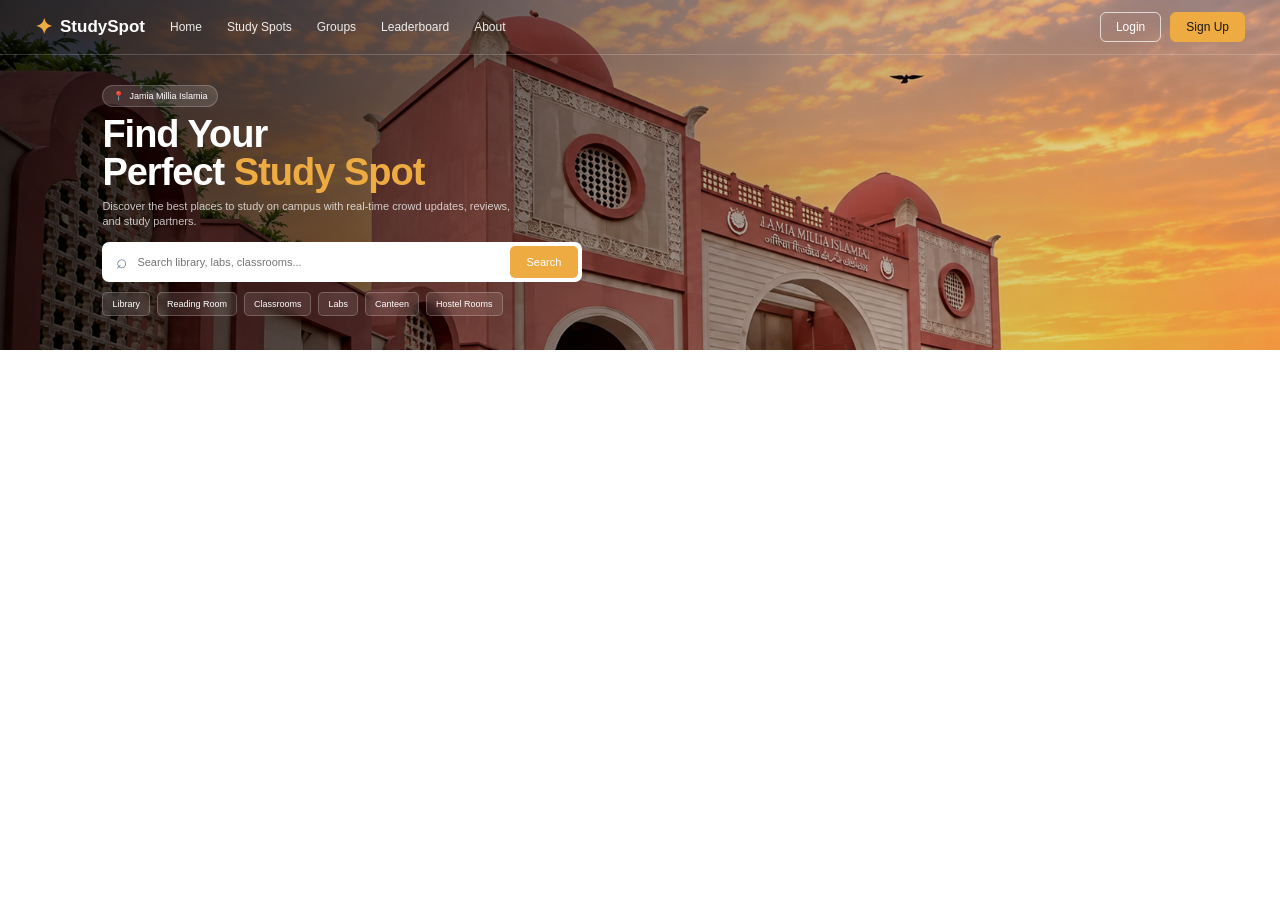
==== index.html @ eb492e66 "new files" ====
<!DOCTYPE html>
<html lang="en">
<head>
    <meta charset="UTF-8">
    <meta name="viewport" content="width=device-width, initial-scale=1.0">
    <title>StudySpot</title>
    <link rel="stylesheet" href="style.css">
</head>

<body>

<section class="hero">

    <nav class="navbar">

        <div class="logo">
            <span>✦</span>
            StudySpot
        </div>

        <div class="navlinks">
            <a href="#">Home</a>
            <a href="#">Study Spots</a>
            <a href="#">Groups</a>
            <a href="#">Leaderboard</a>
            <a href="#">About</a>
        </div>

        <div class="navbuttons">
            <button class="login">Login</button>
            <button class="signup">Sign Up</button>
        </div>

    </nav>

    <div class="hero-content">

        <div class="location">
            <span>📍</span>
            Jamia Millia Islamia
        </div>

        <h1>
            Find Your<br>
            Perfect <span>Study Spot</span>
        </h1>

        <p>
            Discover the best places to study on campus with real-time
            crowd updates, reviews, and study partners.
        </p>

        <div class="search-box">
            <span>⌕</span>
            <input type="text" placeholder="Search library, labs, classrooms...">
            <button>Search</button>
        </div>

        <div class="categories">

            <button> Library</button>
            <button> Reading Room</button>
            <button> Classrooms</button>
            <button>Labs</button>
            <button> Canteen</button>
            <button> Hostel Rooms</button>

        </div>

    </div>

    <!-- <div class="stats">

        <div class="stat">
            <strong>12+</strong>
            <span>Study Spots</span>
        </div>

        <div class="stat">
            <strong>500+</strong>
            <span>Students</span>
        </div>

        <div class="stat">
            <strong class="live">●</strong>
            <span>Live Crowd Updates</span>
        </div>

        <div class="stat">
            <strong>★ 4.8</strong>
            <span>Average Rating</span>
        </div>

    </div> -->

    

</section>



<script src="script.js"></script>

</body>
</html>
---- style.css ----
* {
    margin: 0;
    padding: 0;
    box-sizing: border-box;
}

body {
    font-family: Arial, sans-serif;
    color: white;
}

.hero {
    height: 350px;
    position: relative;
    background:
        linear-gradient(
            90deg,
            rgba(0, 0, 0, 0.78) 0%,
            rgba(0, 0, 0, 0.52) 35%,
            rgba(0, 0, 0, 0.20) 65%,
            rgba(0, 0, 0, 0.05) 100%
        ),
        url("images/Jamia Millia Islamia at Sunset.png");
    background-size: 100% auto;
    background-repeat: no-repeat;
    background-position: center top;
    background-color: #000;
    overflow: hidden;
}

.navbar {
    height: 55px;
    width: 100%;
    display: flex;
    align-items: center;
    padding: 0 35px;
    border-bottom: 1px solid rgba(255, 255, 255, 0.18);
    
}

.logo {
    display: flex;
    align-items: center;
    gap: 7px;
    font-size: 17px;
    font-weight: bold;
    min-width: 135px;
}

.logo span {
    color: #edab42;
    font-size: 21px;
}

.navlinks {
    display: flex;
    align-items: center;
    gap: 25px;
}

.navlinks a {
    color: rgba(255, 255, 255, 0.9);
    text-decoration: none;
    font-size: 12px;
    transition: 0.3s;
}

.navlinks a:hover {
    color: #edab42;
}

.navbuttons {
    margin-left: auto;
    display: flex;
    gap: 9px;
}

.login,
.signup {
    padding: 7px 15px;
    border-radius: 6px;
    font-size: 12px;
    cursor: pointer;
}

.login {
    color: white;
    background: transparent;
    border: 1px solid rgba(255, 255, 255, 0.7);
}

.signup {
    color: #161616;
    background: #edab42;
    border: 1px solid #edab42;
}

.hero-content {
    max-width: 650px;
    margin-left: 8%;
    padding-top: 30px;
}

.location {
    display: inline-flex;
    align-items: center;
    gap: 5px;
    padding: 5px 10px;
    background: rgba(255, 255, 255, 0.12);
    border: 1px solid rgba(255, 255, 255, 0.2);
    border-radius: 20px;
    font-size: 9px;
    margin-bottom: 8px;
}

.hero h1 {
    font-size: 38px;
    line-height: 1;
    letter-spacing: -1px;
    margin-bottom: 8px;
}

.hero h1 span {
    color: #edab42;
}

.hero-content p {
    width: 420px;
    color: rgba(255, 255, 255, 0.75);
    font-size: 11px;
    line-height: 1.4;
    margin-bottom: 12px;
}

.search-box {
    width: 480px;
    height: 40px;
    background: white;
    border-radius: 7px;
    display: flex;
    align-items: center;
    padding: 4px;
}

.search-box span {
    color: #718096;
    font-size: 19px;
    margin-left: 10px;
}

.search-box input {
    flex: 1;
    border: none;
    outline: none;
    padding: 0 10px;
    font-size: 11px;
    color: #222;
}

.search-box button {
    height: 32px;
    padding: 0 17px;
    border: none;
    border-radius: 5px;
    background: #edab42;
    color: white;
    cursor: pointer;
    font-size: 11px;
}

.categories {
    display: flex;
    gap: 7px;
    margin-top: 10px;
    flex-wrap: wrap;
}

.categories button {
    background: rgba(255, 255, 255, 0.1);
    border: 1px solid rgba(255, 255, 255, 0.22);
    color: white;
    padding: 6px 9px;
    border-radius: 5px;
    font-size: 9px;
    cursor: pointer;
    backdrop-filter: blur(5px);
}

.categories button:hover {
    background: rgba(255, 255, 255, 0.2);
}

.stats {
    position: absolute;
    bottom: 0;
    left: 0;
    width: 100%;
    height: 55px;
    display: flex;
    align-items: center;
    justify-content: center;
    gap: 65px;
    background: rgba(0, 0, 0, 0.65);
    border-top: 1px solid rgba(255, 255, 255, 0.15);
}

.stat {
    display: flex;
    flex-direction: column;
    gap: 2px;
}

.stat strong {
    font-size: 13px;
}

.stat span {
    color: rgba(255, 255, 255, 0.6);
    font-size: 8px;
}

.live {
    color: #4ade80;
}
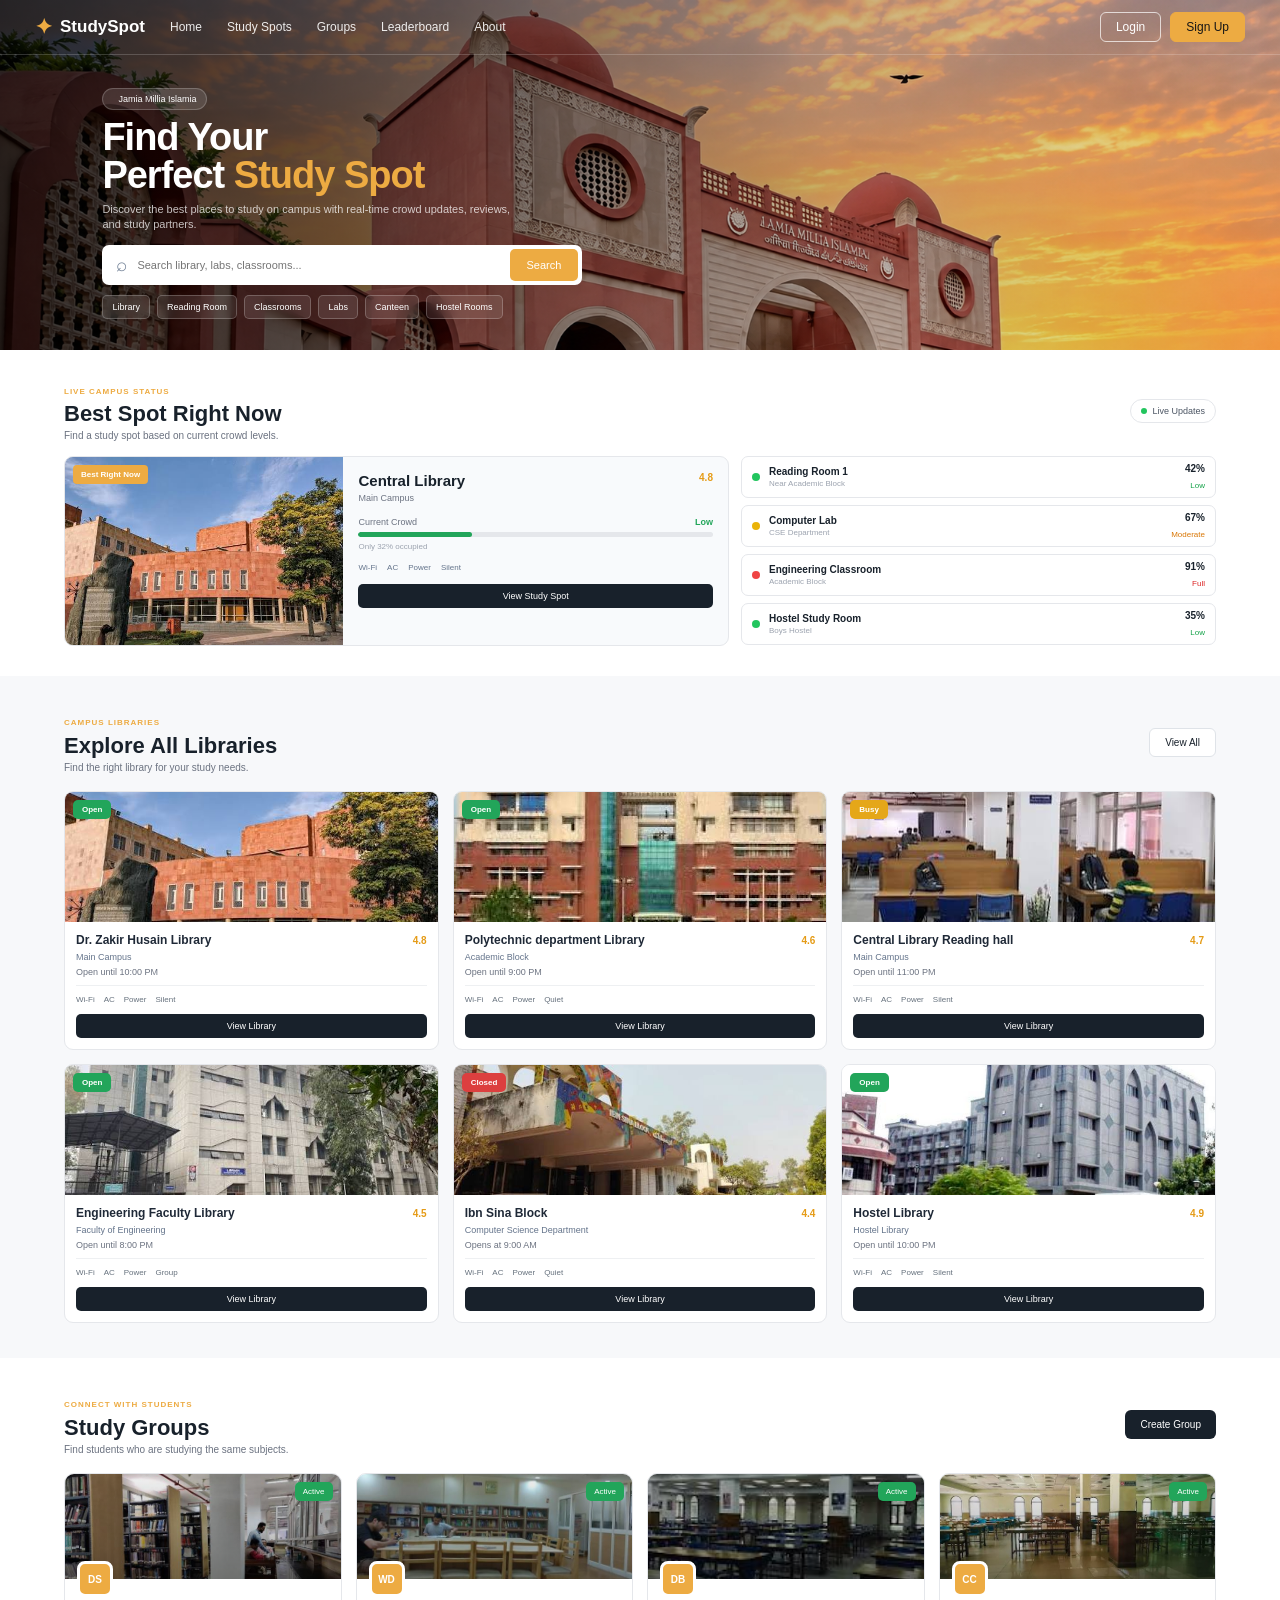
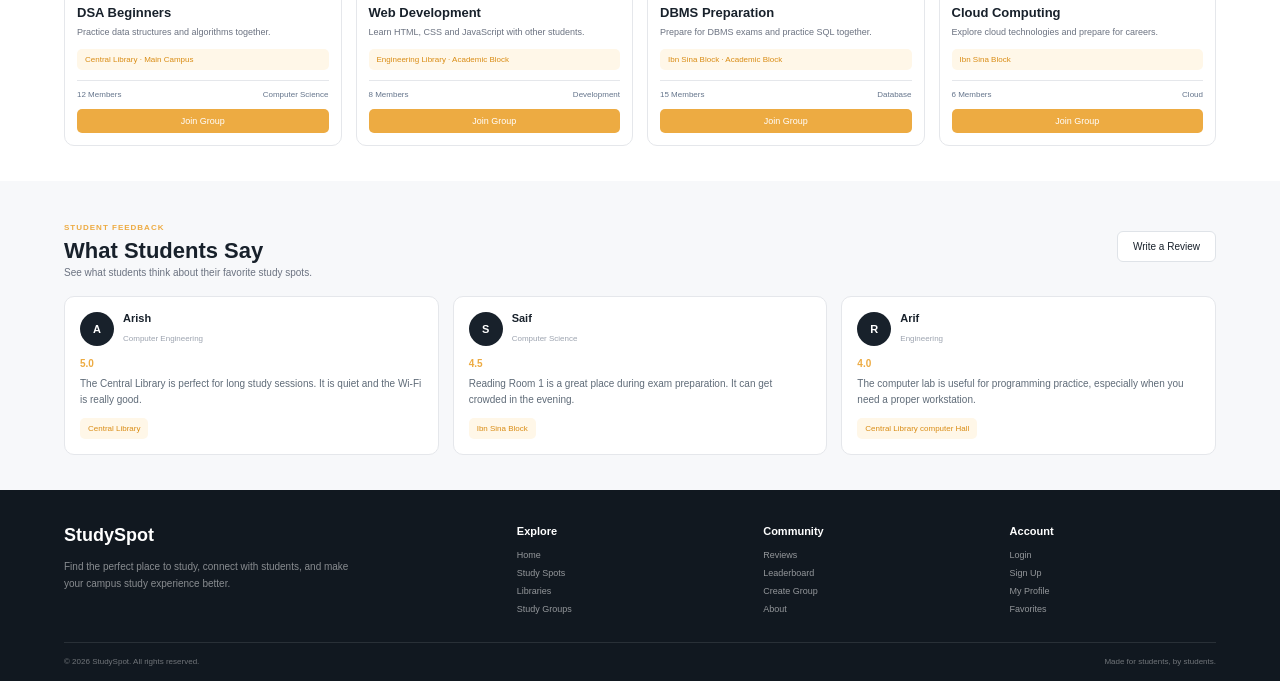
==== commit 1d731c25: "new files and new sections" ====
--- a/index.html
+++ b/index.html
@@ -20,10 +20,10 @@
 
         <div class="navlinks">
             <a href="#">Home</a>
-            <a href="#">Study Spots</a>
-            <a href="#">Groups</a>
+            <a href="study-spots.html">Study Spots</a>
+            <a href="study-group.html">Groups</a>
             <a href="#">Leaderboard</a>
-            <a href="#">About</a>
+            <a href="About.html">About</a>
         </div>
 
         <div class="navbuttons">
@@ -36,7 +36,7 @@
     <div class="hero-content">
 
         <div class="location">
-            <span>📍</span>
+            <span> </span>
             Jamia Millia Islamia
         </div>
 
@@ -97,6 +97,646 @@
 
 </section>
 
+<section class="live-section">
+
+    <div class="live-header">
+        <div>
+            <span class="section-label">LIVE CAMPUS STATUS</span>
+            <h2>Best Spot Right Now</h2>
+            <p>Find a study spot based on current crowd levels.</p>
+        </div>
+
+        <div class="live-indicator">
+            <span></span>
+            Live Updates
+        </div>
+    </div>
+
+    <div class="live-content">
+
+        <div class="best-spot-card">
+
+            <div class="best-spot-image">
+                <img src="images/central library.jpg" alt="Central Library">
+                <div class="best-badge">Best Right Now</div>
+            </div>
+
+            <div class="best-spot-info">
+
+                <div class="best-title">
+                    <div>
+                        <h3>Central Library</h3>
+                        <p>Main Campus</p>
+                    </div>
+
+                    <div class="best-rating">
+                        4.8
+                    </div>
+                </div>
+
+                <div class="crowd-status">
+
+                    <div class="crowd-top">
+                        <span>Current Crowd</span>
+                        <strong>Low</strong>
+                    </div>
+
+                    <div class="crowd-bar">
+                        <div class="crowd-fill"></div>
+                    </div>
+
+                    <p>Only 32% occupied</p>
+
+                </div>
+
+                <div class="best-features">
+                    <span>Wi-Fi</span>
+                    <span>AC</span>
+                    <span>Power</span>
+                    <span>Silent</span>
+                </div>
+
+                <button class="view-spot-btn">
+                    View Study Spot
+                </button>
+
+            </div>
+
+        </div>
+
+        <div class="crowd-list">
+
+            <div class="crowd-card">
+
+                <div class="crowd-icon green"></div>
+
+                <div class="crowd-details">
+                    <h3>Reading Room 1</h3>
+                    <p>Near Academic Block</p>
+                </div>
+
+                <div class="crowd-value">
+                    <strong>42%</strong>
+                    <span class="low-text">Low</span>
+                </div>
+
+            </div>
+
+            <div class="crowd-card">
+
+                <div class="crowd-icon yellow"></div>
+
+                <div class="crowd-details">
+                    <h3>Computer Lab</h3>
+                    <p>CSE Department</p>
+                </div>
+
+                <div class="crowd-value">
+                    <strong>67%</strong>
+                    <span class="moderate-text">Moderate</span>
+                </div>
+
+            </div>
+
+            <div class="crowd-card">
+
+                <div class="crowd-icon red"></div>
+
+                <div class="crowd-details">
+                    <h3>Engineering Classroom</h3>
+                    <p>Academic Block</p>
+                </div>
+
+                <div class="crowd-value">
+                    <strong>91%</strong>
+                    <span class="full-text">Full</span>
+                </div>
+
+            </div>
+
+            <div class="crowd-card">
+
+                <div class="crowd-icon green"></div>
+
+                <div class="crowd-details">
+                    <h3>Hostel Study Room</h3>
+                    <p>Boys Hostel</p>
+                </div>
+
+                <div class="crowd-value">
+                    <strong>35%</strong>
+                    <span class="low-text">Low</span>
+                </div>
+
+            </div>
+
+        </div>
+
+    </div>
+
+</section>
+
+<section class="libraries-section">
+
+    <div class="libraries-header">
+        <div>
+            <span class="libraries-label">CAMPUS LIBRARIES</span>
+            <h2>Explore All Libraries</h2>
+            <p>Find the right library for your study needs.</p>
+        </div>
+
+        <button class="view-all-btn">View All</button>
+    </div>
+
+       
+
+    <div class="libraries-grid">
+       
+
+        <div class="library-card">
+
+            <div class="library-image">
+                <img src="images/central library.jpg" alt="Dr Zakir Husain Library">
+                <span class="library-status open">Open</span>
+            </div>
+
+            <div class="library-info">
+
+                <div class="library-title">
+                    <h3>Dr. Zakir Husain Library</h3>
+                    <span>4.8</span>
+                </div>
+
+                <p class="library-location">Main Campus</p>
+
+                <p class="library-time">Open until 10:00 PM</p>
+
+                <div class="library-features">
+                    <span>Wi-Fi</span>
+                    <span>AC</span>
+                    <span>Power</span>
+                    <span>Silent</span>
+                </div>
+
+                <button class="library-btn"><a href="central-library.html">View Library</a></button>
+
+            </div>
+
+        </div>
+
+
+        <div class="library-card">
+
+            <div class="library-image">
+                <img src="images/polytechinc department library.jpg" alt="Polytechnic department Library">
+                <span class="library-status open">Open</span>
+            </div>
+
+            <div class="library-info">
+
+                <div class="library-title">
+                    <h3>Polytechnic department Library</h3>
+                    <span>4.6</span>
+                </div>
+
+                <p class="library-location">Academic Block</p>
+
+                <p class="library-time">Open until 9:00 PM</p>
+
+                <div class="library-features">
+                    <span>Wi-Fi</span>
+                    <span>AC</span>
+                    <span>Power</span>
+                    <span>Quiet</span>
+                </div>
+
+                <button class="library-btn">View Library</button>
+
+            </div>
+
+        </div>
+
+
+        <div class="library-card">
+
+            <div class="library-image">
+                <img src="images/central library reading hall.jpg" alt="Central Library Reading hall  ">
+                <span class="library-status moderate">Busy</span>
+            </div>
+
+            <div class="library-info">
+
+                <div class="library-title">
+                    <h3>Central Library Reading hall</h3>
+                    <span>4.7</span>
+                </div>
+
+                <p class="library-location">Main Campus</p>
+
+                <p class="library-time">Open until 11:00 PM</p>
+
+                <div class="library-features">
+                    <span>Wi-Fi</span>
+                    <span>AC</span>
+                    <span>Power</span>
+                    <span>Silent</span>
+                </div>
+
+                <button class="library-btn">View Library</button>
+
+            </div>
+
+        </div>
+
+
+        <div class="library-card">
+
+            <div class="library-image">
+                <img src="images/enginnering library.jpg" alt="Engineering Faculty Library">
+                <span class="library-status open">Open</span>
+            </div>
+
+            <div class="library-info">
+
+                <div class="library-title">
+                    <h3>Engineering Faculty Library</h3>
+                    <span>4.5</span>
+                </div>
+
+                <p class="library-location">Faculty of Engineering</p>
+
+                <p class="library-time">Open until 8:00 PM</p>
+
+                <div class="library-features">
+                    <span>Wi-Fi</span>
+                    <span>AC</span>
+                    <span>Power</span>
+                    <span>Group</span>
+                </div>
+
+                <button class="library-btn">View Library</button>
+
+            </div>
+
+        </div>
+
+
+        <div class="library-card">
+
+            <div class="library-image">
+                <img src="images/ibn sina block.jpg" alt="Ibn Sina Block">
+                <span class="library-status closed">Closed</span>
+            </div>
+
+            <div class="library-info">
+
+                <div class="library-title">
+                    <h3>Ibn Sina Block</h3>
+                    <span>4.4</span>
+                </div>
+
+                <p class="library-location">Computer Science Department</p>
+
+                <p class="library-time">Opens at 9:00 AM</p>
+
+                <div class="library-features">
+                    <span>Wi-Fi</span>
+                    <span>AC</span>
+                    <span>Power</span>
+                    <span>Quiet</span>
+                </div>
+
+                <button class="library-btn">View Library</button>
+
+            </div>
+
+        </div>
+
+
+        <div class="library-card">
+
+            <div class="library-image">
+                <img src="images/hostel library.jpg" alt="Hostel Library">
+                <span class="library-status open">Open</span>
+            </div>
+
+            <div class="library-info">
+
+                <div class="library-title">
+                    <h3> Hostel Library</h3>
+                    <span>4.9</span>
+                </div>
+
+                <p class="library-location">Hostel Library</p>
+
+                <p class="library-time">Open until 10:00 PM</p>
+
+                <div class="library-features">
+                    <span>Wi-Fi</span>
+                    <span>AC</span>
+                    <span>Power</span>
+                    <span>Silent</span>
+                </div>
+
+                <button class="library-btn">View Library</button>
+
+            </div>
+
+        </div>
+
+    </div>
+
+</section>
+
+ <section class="groups-section">
+
+    <div class="groups-header">
+        <div>
+            <span class="section-label">CONNECT WITH STUDENTS</span>
+            <h2>Study Groups</h2>
+            <p>Find students who are studying the same subjects.</p>
+        </div>
+
+        <button class="create-group-btn">Create Group</button>
+    </div>
+
+    <div class="groups-grid">
+
+        <div class="group-card">
+
+            <div class="group-image">
+                <img src="images/central library inner side.jpg" alt="DSA Study Group">
+                <span class="group-status">Active</span>
+            </div>
+
+            <div class="group-content">
+
+                <div class="group-icon">DS</div>
+
+                <h3>DSA Beginners</h3>
+
+                <p>
+                    Practice data structures and algorithms together.
+                </p>
+
+                <div class="group-location">
+                    Central Library · Main Campus
+                </div>
+
+                <div class="group-info">
+                    <span>12 Members</span>
+                    <span>Computer Science</span>
+                </div>
+
+                <button>Join Group</button>
+
+            </div>
+
+        </div>
+
+
+        <div class="group-card">
+
+            <div class="group-image">
+                <img src="images/faculty of enginneeing inner.jpg" alt="Web Development Group">
+                <span class="group-status">Active</span>
+            </div>
+
+            <div class="group-content">
+
+                <div class="group-icon">WD</div>
+
+                <h3>Web Development</h3>
+
+                <p>
+                    Learn HTML, CSS and JavaScript with other students.
+                </p>
+
+                <div class="group-location">
+                    Engineering Library · Academic Block
+                </div>
+
+                <div class="group-info">
+                    <span>8 Members</span>
+                    <span>Development</span>
+                </div>
+
+                <button>Join Group</button>
+
+            </div>
+
+        </div>
+
+
+        <div class="group-card">
+
+            <div class="group-image">
+                <img src="images/ibn sina inner.jpg" alt="DBMS Study Group">
+                <span class="group-status">Active</span>
+            </div>
+
+            <div class="group-content">
+
+                <div class="group-icon">DB</div>
+
+                <h3>DBMS Preparation</h3>
+
+                <p>
+                    Prepare for DBMS exams and practice SQL together.
+                </p>
+
+                <div class="group-location">
+                    Ibn Sina Block · Academic Block
+                </div>
+
+                <div class="group-info">
+                    <span>15 Members</span>
+                    <span>Database</span>
+                </div>
+
+                <button>Join Group</button>
+
+            </div>
+
+        </div>
+
+
+        <div class="group-card">
+
+            <div class="group-image">
+                <img src="images/old reading hall.jpg" alt="Cloud Computing Group">
+                <span class="group-status">Active</span>
+            </div>
+
+            <div class="group-content">
+
+                <div class="group-icon">CC</div>
+
+                <h3>Cloud Computing</h3>
+
+                <p>
+                    Explore cloud technologies and prepare for careers.
+                </p>
+
+                <div class="group-location">
+                  Ibn Sina Block
+                </div>
+
+                <div class="group-info">
+                    <span>6 Members</span>
+                    <span>Cloud</span>
+                </div>
+
+                <button>Join Group</button>
+
+            </div>
+
+        </div>
+
+    </div>
+
+</section>
+
+<section class="reviews-section">
+
+    <div class="reviews-header">
+        <div>
+            <span class="section-label">STUDENT FEEDBACK</span>
+            <h2>What Students Say</h2>
+            <p>See what students think about their favorite study spots.</p>
+        </div>
+
+        <button class="review-btn">Write a Review</button>
+    </div>
+
+    <div class="reviews-grid">
+
+        <div class="review-card">
+
+            <div class="review-user">
+                <div class="user-avatar">A</div>
+
+                <div>
+                    <h3>Arish</h3>
+                    <span>Computer Engineering</span>
+                </div>
+            </div>
+
+            <div class="review-rating">5.0</div>
+
+            <p>
+                The Central Library is perfect for long study sessions.
+                It is quiet and the Wi-Fi is really good.
+            </p>
+
+            <div class="review-location">
+                Central Library
+            </div>
+
+        </div>
+
+
+        <div class="review-card">
+
+            <div class="review-user">
+                <div class="user-avatar">S</div>
+
+                <div>
+                    <h3>Saif</h3>
+                    <span>Computer Science</span>
+                </div>
+            </div>
+
+            <div class="review-rating">4.5</div>
+
+            <p>
+                Reading Room 1 is a great place during exam preparation.
+                It can get crowded in the evening.
+            </p>
+
+            <div class="review-location">
+                Ibn Sina Block
+            </div>
+
+        </div>
+
+
+        <div class="review-card">
+
+            <div class="review-user">
+                <div class="user-avatar">R</div>
+
+                <div>
+                    <h3>Arif</h3>
+                    <span>Engineering</span>
+                </div>
+            </div>
+
+            <div class="review-rating">4.0</div>
+
+            <p>
+                The computer lab is useful for programming practice,
+                especially when you need a proper workstation.
+            </p>
+
+            <div class="review-location">
+                Central Library computer Hall
+            </div>
+
+        </div>
+
+    </div>
+
+</section>
+
+<footer class="footer">
+
+    <div class="footer-main">
+
+        <div class="footer-brand">
+            <div class="footer-logo">
+                StudySpot
+            </div>
+
+            <p>
+                Find the perfect place to study, connect with students,
+                and make your campus study experience better.
+            </p>
+        </div>
+
+        <div class="footer-links">
+            <h3>Explore</h3>
+            <a href="#">Home</a>
+            <a href="#">Study Spots</a>
+            <a href="#">Libraries</a>
+            <a href="#">Study Groups</a>
+        </div>
+
+        <div class="footer-links">
+            <h3>Community</h3>
+            <a href="#">Reviews</a>
+            <a href="#">Leaderboard</a>
+            <a href="#">Create Group</a>
+            <a href="#">About</a>
+        </div>
+
+        <div class="footer-links">
+            <h3>Account</h3>
+            <a href="#">Login</a>
+            <a href="#">Sign Up</a>
+            <a href="#">My Profile</a>
+            <a href="#">Favorites</a>
+        </div>
+
+    </div>
+
+    <div class="footer-bottom">
+        <span>© 2026 StudySpot. All rights reserved.</span>
+        <span>Made for students, by students.</span>
+    </div>
+
+</footer>
+
 
 
 <script src="script.js"></script>
--- a/style.css
+++ b/style.css
@@ -221,4 +221,759 @@
 
 .live {
     color: #4ade80;
+}
+.live-section {
+    background: #ffffff;
+    color: #18212b;
+    padding: 30px 5%;
+}
+
+.live-header {
+    display: flex;
+    justify-content: space-between;
+    align-items: center;
+    margin-bottom: 15px;
+}
+
+.section-label {
+    color: #edab42;
+    font-size: 8px;
+    font-weight: bold;
+    letter-spacing: 1px;
+}
+
+.live-header h2 {
+    font-size: 22px;
+    margin-top: 3px;
+    margin-bottom: 3px;
+}
+
+.live-header p {
+    color: #6b7280;
+    font-size: 10px;
+}
+
+.live-indicator {
+    display: flex;
+    align-items: center;
+    gap: 5px;
+    padding: 6px 10px;
+    border: 1px solid #e5e7eb;
+    border-radius: 15px;
+    font-size: 9px;
+    color: #4b5563;
+}
+
+.live-indicator span {
+    width: 6px;
+    height: 6px;
+    border-radius: 50%;
+    background: #22c55e;
+}
+
+.live-content {
+    display: grid;
+    grid-template-columns: 1.4fr 1fr;
+    gap: 12px;
+}
+
+.best-spot-card {
+    display: grid;
+    grid-template-columns: 42% 58%;
+    height: 190px;
+    background: #f8fafc;
+    border: 1px solid #e5e7eb;
+    border-radius: 9px;
+    overflow: hidden;
+}
+
+.best-spot-image {
+    position: relative;
+    height: 190px;
+}
+
+.best-spot-image img {
+    width: 100%;
+    height: 100%;
+    object-fit: cover;
+    display: block;
+}
+
+.best-badge {
+    position: absolute;
+    top: 8px;
+    left: 8px;
+    background: #edab42;
+    color: white;
+    padding: 5px 8px;
+    border-radius: 4px;
+    font-size: 8px;
+    font-weight: bold;
+}
+
+.best-spot-info {
+    padding: 15px;
+}
+
+.best-title {
+    display: flex;
+    justify-content: space-between;
+    align-items: flex-start;
+}
+
+.best-title h3 {
+    font-size: 15px;
+    margin-bottom: 4px;
+}
+
+.best-title p {
+    color: #6b7280;
+    font-size: 9px;
+}
+
+.best-rating {
+    color: #e59b16;
+    font-size: 10px;
+    font-weight: bold;
+}
+
+.crowd-status {
+    margin-top: 14px;
+}
+
+.crowd-top {
+    display: flex;
+    justify-content: space-between;
+    font-size: 9px;
+    color: #6b7280;
+    margin-bottom: 5px;
+}
+
+.crowd-top strong {
+    color: #22a55a;
+}
+
+.crowd-bar {
+    width: 100%;
+    height: 5px;
+    background: #e5e7eb;
+    border-radius: 10px;
+    overflow: hidden;
+}
+
+.crowd-fill {
+    width: 32%;
+    height: 100%;
+    background: #22a55a;
+    border-radius: 10px;
+}
+
+.crowd-status p {
+    color: #9ca3af;
+    font-size: 8px;
+    margin-top: 5px;
+}
+
+.best-features {
+    display: flex;
+    gap: 10px;
+    margin-top: 12px;
+}
+
+.best-features span {
+    color: #64748b;
+    font-size: 8px;
+}
+
+.view-spot-btn {
+    margin-top: 12px;
+    width: 100%;
+    padding: 7px;
+    border: none;
+    border-radius: 5px;
+    background: #18212b;
+    color: white;
+    font-size: 9px;
+    cursor: pointer;
+}
+
+.crowd-list {
+    display: flex;
+    flex-direction: column;
+    gap: 7px;
+}
+
+.crowd-card {
+    height: 42px;
+    display: flex;
+    align-items: center;
+    gap: 9px;
+    padding: 7px 10px;
+    background: white;
+    border: 1px solid #e5e7eb;
+    border-radius: 7px;
+}
+
+.crowd-icon {
+    width: 8px;
+    height: 8px;
+    border-radius: 50%;
+}
+
+.green {
+    background: #22c55e;
+}
+
+.yellow {
+    background: #eab308;
+}
+
+.red {
+    background: #ef4444;
+}
+
+.crowd-details {
+    flex: 1;
+}
+
+.crowd-details h3 {
+    font-size: 10px;
+    margin-bottom: 2px;
+}
+
+.crowd-details p {
+    color: #9ca3af;
+    font-size: 8px;
+}
+
+.crowd-value {
+    text-align: right;
+}
+
+.crowd-value strong {
+    display: block;
+    font-size: 10px;
+}
+
+.crowd-value span {
+    font-size: 8px;
+}
+
+.low-text {
+    color: #16a34a;
+}
+
+.moderate-text {
+    color: #d97706;
+}
+
+.full-text {
+    color: #dc2626;
+}
+
+.libraries-section {
+    background: #f7f8fa;
+    color: #18212b;
+    padding: 35px 5%;
+}
+
+.libraries-header {
+    display: flex;
+    justify-content: space-between;
+    align-items: center;
+    margin-bottom: 18px;
+}
+
+.libraries-label {
+    color: #edab42;
+    font-size: 8px;
+    font-weight: bold;
+    letter-spacing: 1px;
+}
+
+.libraries-header h2 {
+    font-size: 22px;
+    margin-top: 4px;
+    margin-bottom: 3px;
+}
+
+.libraries-header p {
+    color: #6b7280;
+    font-size: 10px;
+}
+
+.view-all-btn {
+    background: white;
+    color: #18212b;
+    border: 1px solid #dfe3e8;
+    padding: 8px 15px;
+    border-radius: 6px;
+    font-size: 10px;
+    cursor: pointer;
+}
+
+.libraries-grid {
+    display: grid;
+    grid-template-columns: repeat(3, 1fr);
+    gap: 14px;
+}
+
+.library-card {
+    background: white;
+    border: 1px solid #e5e7eb;
+    border-radius: 9px;
+    overflow: hidden;
+    transition: 0.2s;
+}
+
+.library-card:hover {
+    transform: translateY(-3px);
+    box-shadow: 0 6px 18px rgba(0, 0, 0, 0.08);
+}
+
+.library-image {
+    height: 130px;
+    position: relative;
+    overflow: hidden;
+}
+
+.library-image img {
+    width: 100%;
+    height: 100%;
+    object-fit: cover;
+    display: block;
+}
+
+.library-status {
+    position: absolute;
+    top: 8px;
+    left: 8px;
+    padding: 5px 9px;
+    border-radius: 5px;
+    color: white;
+    font-size: 8px;
+    font-weight: bold;
+}
+
+.open {
+    background: #22a55a;
+}
+
+.moderate {
+    background: #e5a719;
+}
+
+.closed {
+    background: #dc3f3f;
+}
+
+.library-info {
+    padding: 11px;
+}
+
+.library-title {
+    display: flex;
+    justify-content: space-between;
+    align-items: center;
+    gap: 8px;
+}
+
+.library-title h3 {
+    font-size: 12px;
+    color: #1f2937;
+}
+
+.library-title span {
+    color: #e59b16;
+    font-size: 10px;
+    font-weight: bold;
+}
+
+.library-location {
+    color: #64748b;
+    font-size: 9px;
+    margin-top: 5px;
+}
+
+.library-time {
+    color: #6b7280;
+    font-size: 9px;
+    margin-top: 5px;
+}
+
+.library-features {
+    display: flex;
+    gap: 9px;
+    padding-top: 9px;
+    margin-top: 8px;
+    border-top: 1px solid #eef0f2;
+}
+
+.library-features span {
+    color: #66717d;
+    font-size: 8px;
+}
+
+.library-btn {
+    width: 100%;
+    margin-top: 10px;
+    padding: 7px;
+    border: none;
+    border-radius: 5px;
+    background: #18212b;
+    color: white;
+    font-size: 9px;
+    cursor: pointer;
+}
+
+.library-btn:hover {
+    background: #edab42;
+}
+.library-btn a{
+   color: white;
+   text-decoration: none;
+}
+
+.groups-section {
+    background: #ffffff;
+    color: #18212b;
+    padding: 35px 5%;
+}
+
+.groups-header {
+    display: flex;
+    justify-content: space-between;
+    align-items: center;
+    margin-bottom: 18px;
+}
+
+.groups-header h2 {
+    font-size: 22px;
+    margin-top: 4px;
+    margin-bottom: 3px;
+}
+
+.groups-header p {
+    color: #6b7280;
+    font-size: 10px;
+}
+
+.create-group-btn {
+    background: #18212b;
+    color: white;
+    border: none;
+    padding: 9px 15px;
+    border-radius: 6px;
+    font-size: 10px;
+    cursor: pointer;
+}
+
+.groups-grid {
+    display: grid;
+    grid-template-columns: repeat(4, 1fr);
+    gap: 14px;
+}
+
+.group-card {
+    background: white;
+    border: 1px solid #e5e7eb;
+    border-radius: 10px;
+    overflow: hidden;
+    transition: 0.25s;
+}
+
+.group-card:hover {
+    transform: translateY(-4px);
+    box-shadow: 0 8px 20px rgba(0, 0, 0, 0.08);
+}
+
+.group-image {
+    height: 105px;
+    position: relative;
+    overflow: hidden;
+}
+
+.group-image img {
+    width: 100%;
+    height: 100%;
+    object-fit: cover;
+    display: block;
+}
+
+.group-image::after {
+    content: "";
+    position: absolute;
+    inset: 0;
+    background: linear-gradient(
+        to bottom,
+        rgba(0, 0, 0, 0.05),
+        rgba(0, 0, 0, 0.35)
+    );
+}
+
+.group-status {
+    position: absolute;
+    top: 8px;
+    right: 8px;
+    z-index: 2;
+    background: #22a55a;
+    color: white;
+    padding: 5px 8px;
+    border-radius: 5px;
+    font-size: 8px;
+}
+
+.group-content {
+    padding: 12px;
+    position: relative;
+}
+
+.group-icon {
+    position: absolute;
+    top: -18px;
+    left: 12px;
+    width: 36px;
+    height: 36px;
+    display: flex;
+    align-items: center;
+    justify-content: center;
+    background: #edab42;
+    color: white;
+    border-radius: 8px;
+    font-size: 10px;
+    font-weight: bold;
+    border: 3px solid white;
+}
+
+.group-content h3 {
+    font-size: 13px;
+    margin-top: 14px;
+}
+
+.group-content p {
+    color: #6b7280;
+    font-size: 9px;
+    line-height: 1.5;
+    margin-top: 6px;
+}
+
+.group-location {
+    color: #d98c14;
+    background: #fff7e8;
+    border-radius: 5px;
+    padding: 6px 8px;
+    margin-top: 9px;
+    font-size: 8px;
+}
+
+.group-info {
+    display: flex;
+    justify-content: space-between;
+    margin-top: 10px;
+    padding-top: 9px;
+    border-top: 1px solid #e5e7eb;
+}
+
+.group-info span {
+    color: #64748b;
+    font-size: 8px;
+}
+
+.group-content button {
+    width: 100%;
+    margin-top: 10px;
+    padding: 7px;
+    border: none;
+    border-radius: 5px;
+    background: #edab42;
+    color: white;
+    font-size: 9px;
+    cursor: pointer;
+}
+
+.group-content button:hover {
+    background: #d99529;
+}
+.reviews-section {
+    background: #f7f8fa;
+    color: #18212b;
+    padding: 35px 5%;
+}
+
+.reviews-header {
+    display: flex;
+    justify-content: space-between;
+    align-items: center;
+    margin-bottom: 18px;
+}
+
+.reviews-header h2 {
+    font-size: 22px;
+    margin-top: 4px;
+    margin-bottom: 3px;
+}
+
+.reviews-header p {
+    color: #6b7280;
+    font-size: 10px;
+}
+
+.review-btn {
+    background: white;
+    color: #18212b;
+    border: 1px solid #dfe3e8;
+    padding: 9px 15px;
+    border-radius: 6px;
+    font-size: 10px;
+    cursor: pointer;
+}
+
+.reviews-grid {
+    display: grid;
+    grid-template-columns: repeat(3, 1fr);
+    gap: 14px;
+}
+
+.review-card {
+    background: white;
+    border: 1px solid #e5e7eb;
+    border-radius: 10px;
+    padding: 15px;
+    transition: 0.2s;
+}
+
+.review-card:hover {
+    transform: translateY(-3px);
+    box-shadow: 0 7px 18px rgba(0, 0, 0, 0.07);
+}
+
+.review-user {
+    display: flex;
+    align-items: center;
+    gap: 9px;
+}
+
+.user-avatar {
+    width: 34px;
+    height: 34px;
+    border-radius: 50%;
+    background: #18212b;
+    color: white;
+    display: flex;
+    align-items: center;
+    justify-content: center;
+    font-size: 11px;
+    font-weight: bold;
+}
+
+.review-user h3 {
+    font-size: 11px;
+    margin-bottom: 3px;
+}
+
+.review-user span {
+    color: #9ca3af;
+    font-size: 8px;
+}
+
+.review-rating {
+    color: #edab42;
+    font-size: 10px;
+    font-weight: bold;
+    margin-top: 12px;
+}
+
+.review-card > p {
+    color: #5f6b78;
+    font-size: 10px;
+    line-height: 1.6;
+    margin-top: 7px;
+}
+
+.review-location {
+    display: inline-block;
+    color: #d98c14;
+    background: #fff7e8;
+    padding: 6px 8px;
+    border-radius: 5px;
+    font-size: 8px;
+    margin-top: 10px;
+}
+
+.footer {
+    background: #111820;
+    color: white;
+    padding: 35px 5% 15px;
+}
+
+.footer-main {
+    display: grid;
+    grid-template-columns: 2fr 1fr 1fr 1fr;
+    gap: 40px;
+    padding-bottom: 28px;
+}
+
+.footer-brand {
+    max-width: 300px;
+}
+
+.footer-logo {
+    font-size: 18px;
+    font-weight: bold;
+    margin-bottom: 12px;
+}
+
+.footer-brand p {
+    color: rgba(255, 255, 255, 0.5);
+    font-size: 10px;
+    line-height: 1.7;
+}
+
+.footer-links {
+    display: flex;
+    flex-direction: column;
+    gap: 8px;
+}
+
+.footer-links h3 {
+    font-size: 11px;
+    margin-bottom: 5px;
+}
+
+.footer-links a {
+    color: rgba(255, 255, 255, 0.55);
+    text-decoration: none;
+    font-size: 9px;
+    transition: 0.2s;
+}
+
+.footer-links a:hover {
+    color: #edab42;
+}
+
+.footer-bottom {
+    border-top: 1px solid rgba(255, 255, 255, 0.1);
+    padding-top: 14px;
+    display: flex;
+    justify-content: space-between;
+    color: rgba(255, 255, 255, 0.4);
+    font-size: 8px;
+}
+.view-library {
+    display: block;
+    width: 100%;
+    padding: 14px;
+    background: #18212b;
+    color: white;
+    text-align: center;
+    text-decoration: none;
+    border: none;
+    border-radius: 7px;
+    font-size: 16px;
+    cursor: pointer;
+    box-sizing: border-box;
+}
+
+.view-library:hover {
+    background: #edab42;
 }
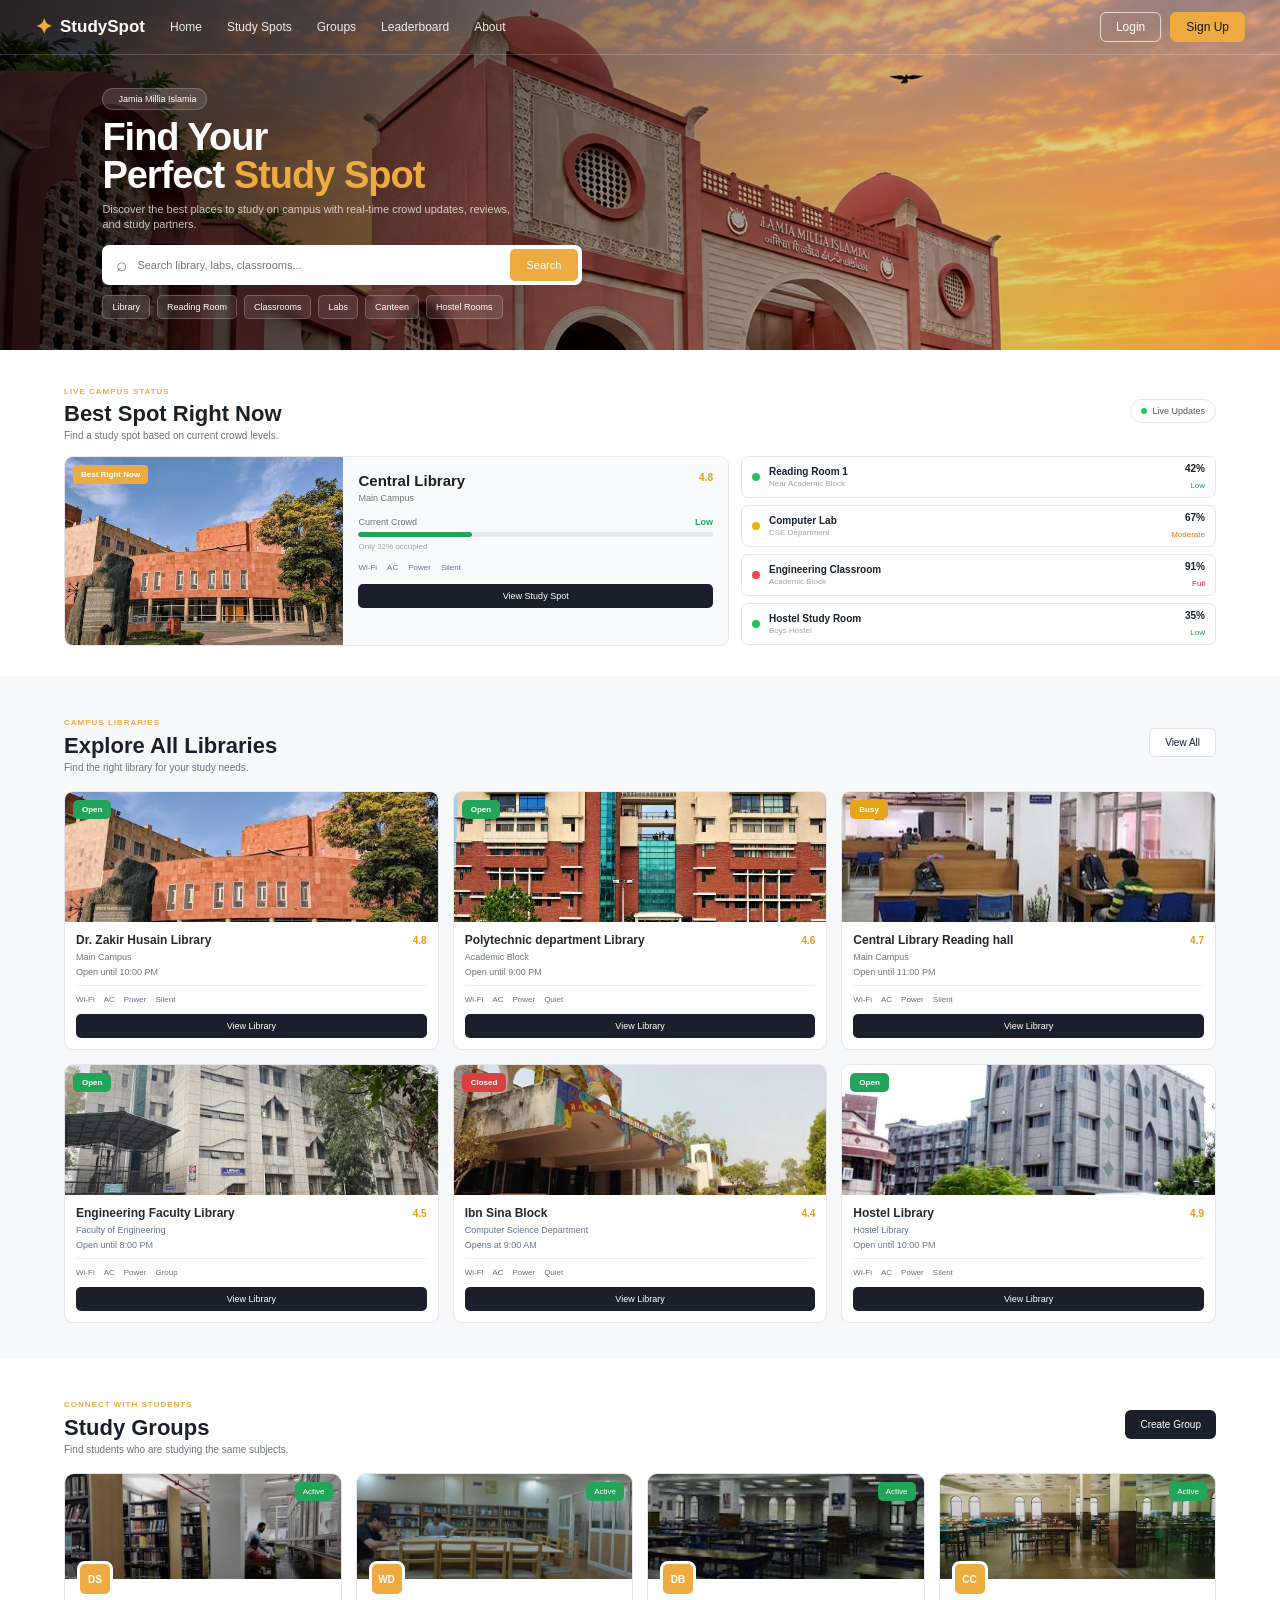
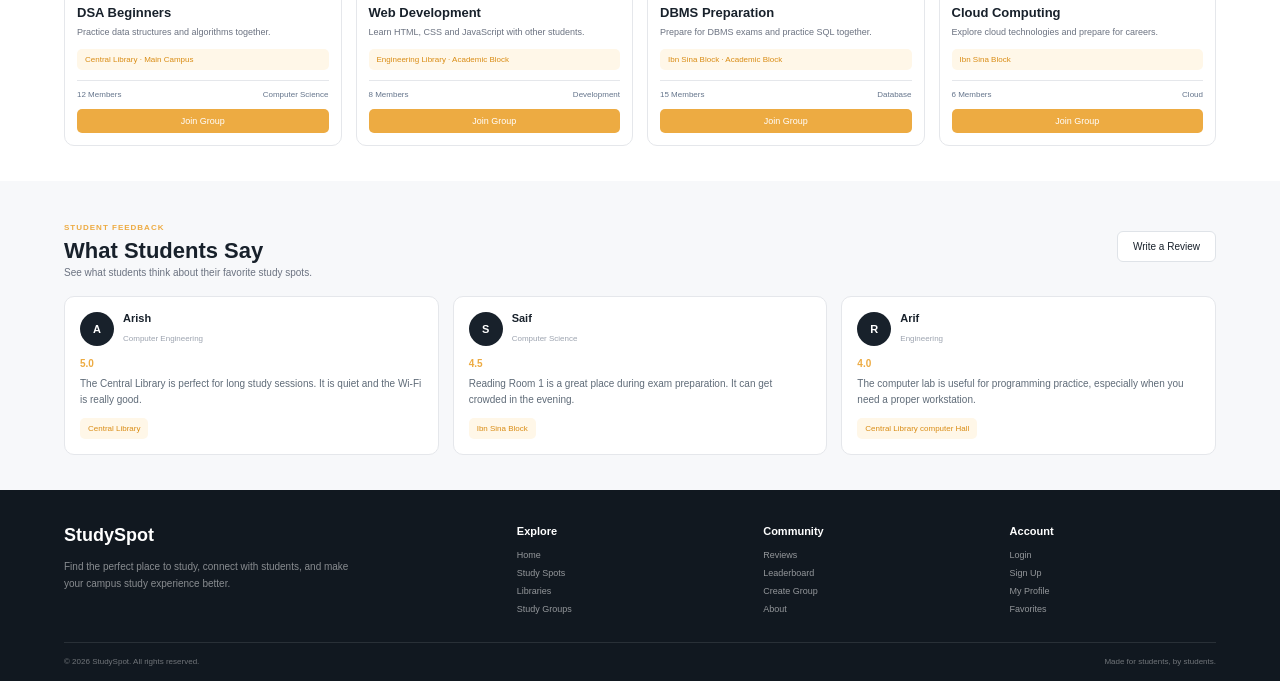
==== commit e12c0f84: "new pages added" ====
--- a/index.html
+++ b/index.html
@@ -288,7 +288,7 @@
         <div class="library-card">
 
             <div class="library-image">
-                <img src="images/polytechinc department library.jpg" alt="Polytechnic department Library">
+                <img src="images/polytechinc department library1.jpg" alt="Polytechnic department Library">
                 <span class="library-status open">Open</span>
             </div>
 
@@ -310,7 +310,7 @@
                     <span>Quiet</span>
                 </div>
 
-                <button class="library-btn">View Library</button>
+                <button class="library-btn"><a href="polytechnic-department-library.html">View Library</a></button>
 
             </div>
 
@@ -342,7 +342,7 @@
                     <span>Silent</span>
                 </div>
 
-                <button class="library-btn">View Library</button>
+                <button class="library-btn"><a href="central-library-reading-hall.html">View Library</a></button>
 
             </div>
 
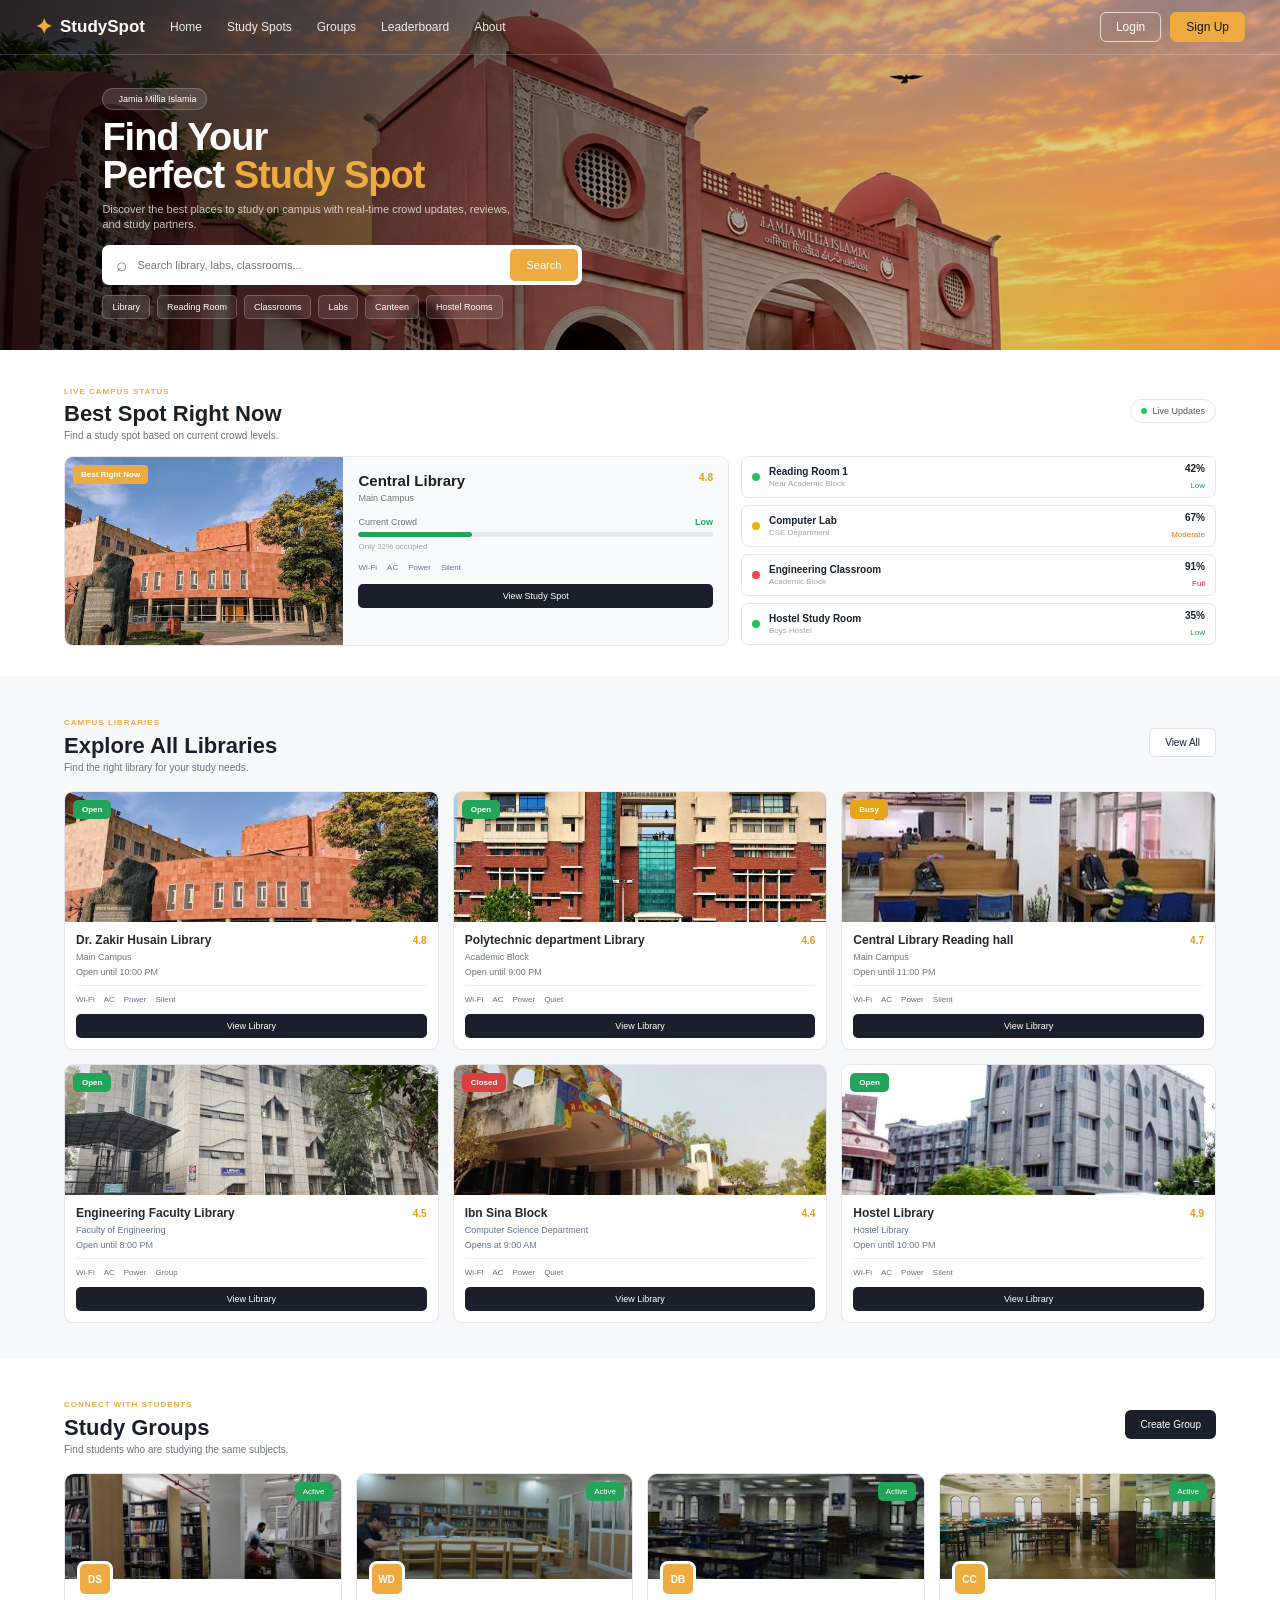
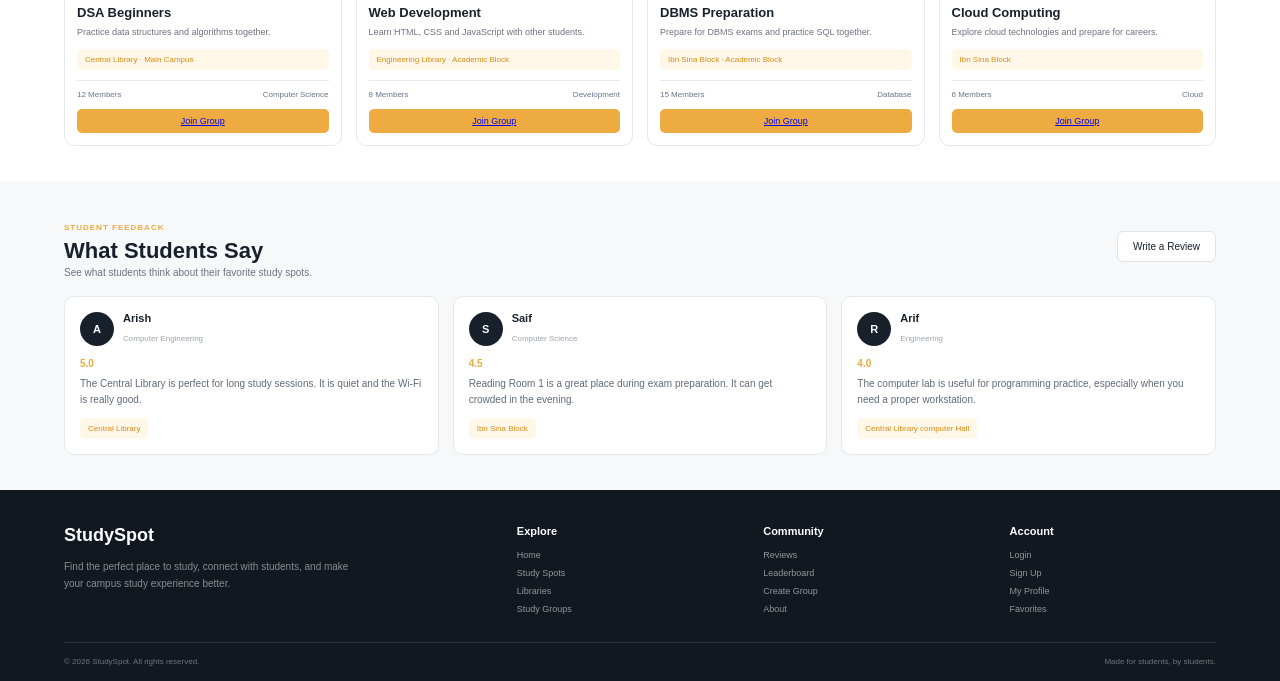
==== commit c073fce9: "add new interlinked pages" ====
--- a/index.html
+++ b/index.html
@@ -22,7 +22,7 @@
             <a href="#">Home</a>
             <a href="study-spots.html">Study Spots</a>
             <a href="study-group.html">Groups</a>
-            <a href="#">Leaderboard</a>
+            <a href="leaderboard.html">Leaderboard</a>
             <a href="About.html">About</a>
         </div>
 
@@ -374,7 +374,7 @@
                     <span>Group</span>
                 </div>
 
-                <button class="library-btn">View Library</button>
+                <button class="library-btn"><a href="engineering-faculty-library.html">View Library</a></button>
 
             </div>
 
@@ -406,7 +406,7 @@
                     <span>Quiet</span>
                 </div>
 
-                <button class="library-btn">View Library</button>
+                <button class="library-btn"><a href="ibn-sina-block.html">View Library</a></button>
 
             </div>
 
@@ -438,7 +438,7 @@
                     <span>Silent</span>
                 </div>
 
-                <button class="library-btn">View Library</button>
+                <button class="library-btn"><a href="hostel-library.html">View Library</a></button>
 
             </div>
 
@@ -488,7 +488,7 @@
                     <span>Computer Science</span>
                 </div>
 
-                <button>Join Group</button>
+                <button><a href="dsa-group.html">Join Group</a></button>
 
             </div>
 
@@ -521,7 +521,7 @@
                     <span>Development</span>
                 </div>
 
-                <button>Join Group</button>
+                <button><a href="web-development-group.html">Join Group</a></button>
 
             </div>
 
@@ -554,7 +554,7 @@
                     <span>Database</span>
                 </div>
 
-                <button>Join Group</button>
+                <button><a href="dbms-group.html">Join Group</a></button>
 
             </div>
 
@@ -587,7 +587,7 @@
                     <span>Cloud</span>
                 </div>
 
-                <button>Join Group</button>
+                <button><a href="cloud-computing.html">Join Group</a></button>
 
             </div>
 
